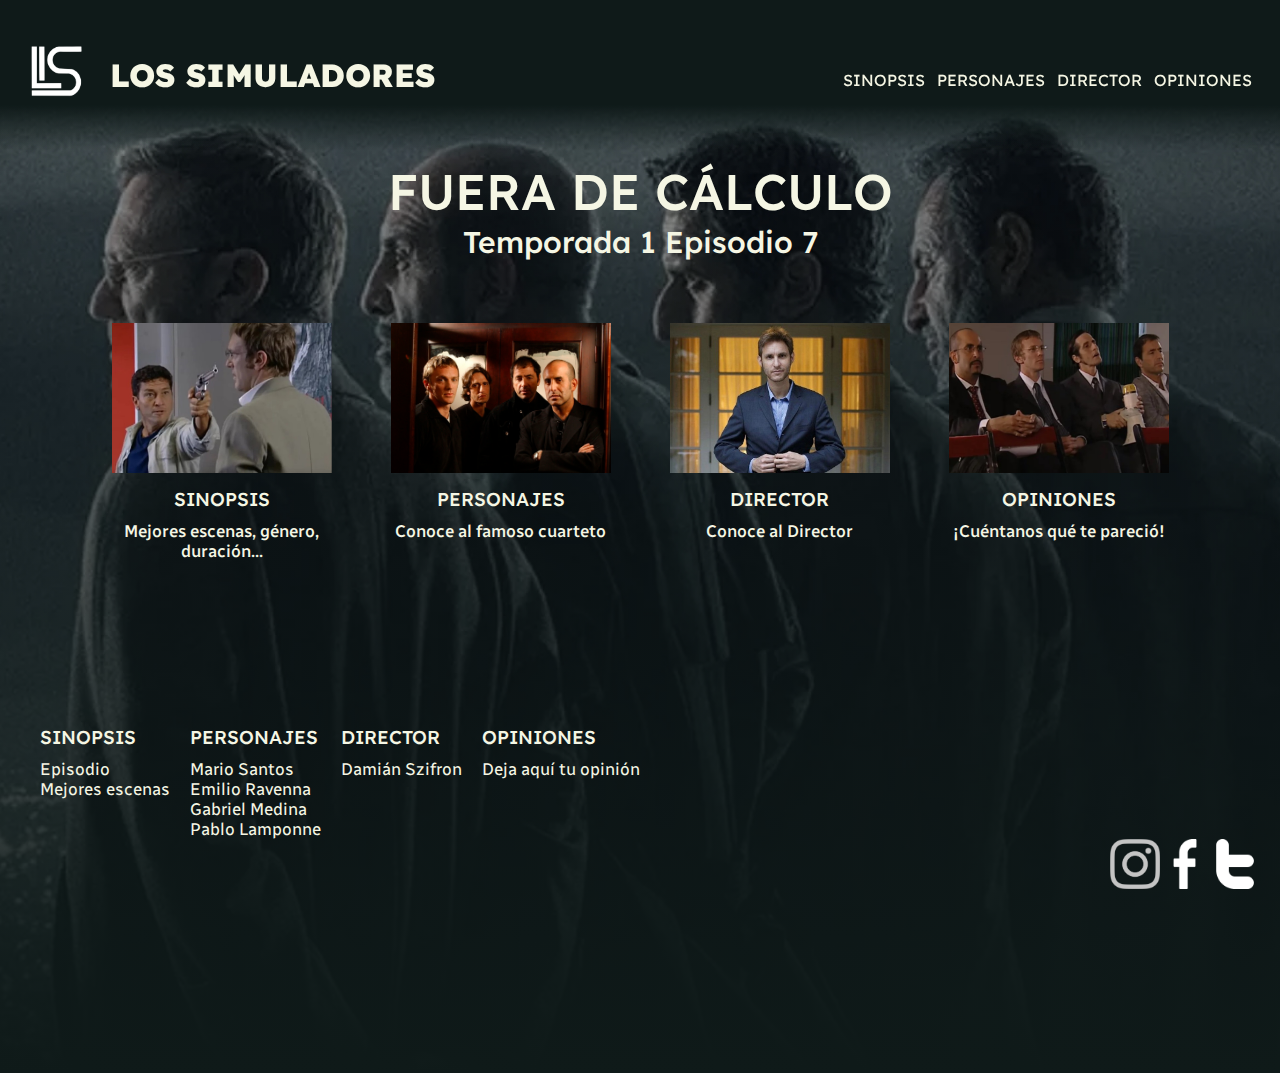
==== index.html @ d4423c29 "Add files via upload" ====
<!DOCTYPE html>
<html lang="es">


    <head>
        <meta charset="utf-8" />
        <title>Los Simuladores - Fuera de cálculo</title>
    
        
        <link rel="preconnect" href="https://fonts.googleapis.com">
        <link rel="preconnect" href="https://fonts.gstatic.com" crossorigin>
        <link href="https://fonts.googleapis.com/css2?family=Lexend+Deca:wght@500&family=Radio+Canada:wght@400;500&display=swap" rel="stylesheet">
        
        <link rel="preconnect" href="https://fonts.googleapis.com">
        <link rel="preconnect" href="https://fonts.gstatic.com" crossorigin>
        <link href="https://fonts.googleapis.com/css2?family=Lexend+Deca:wght@500&family=Radio+Canada&display=swap" rel="stylesheet">
    
        <link rel="preconnect" href="https://fonts.googleapis.com">
        <link rel="preconnect" href="https://fonts.gstatic.com" crossorigin>
        <link href="https://fonts.googleapis.com/css2?family=Lexend+Deca:wght@500&display=swap" rel="stylesheet">
    
        <link rel="preconnect" href="https://fonts.googleapis.com">
        <link rel="preconnect" href="https://fonts.gstatic.com" crossorigin>
        <link href="https://fonts.googleapis.com/css2?family=Radio+Canada:wght@300;400&display=swap" rel="stylesheet">
        
        
        <link rel="stylesheet" type="text/css" href="CSS\estilos.css"/>
        <meta name="author" content="Pilar Volmaro" />
        <meta name="keywords" content="los simuladores, mario santos, emilio ravenna, gabriel medina, pablo lamponne, fuera de cálculo, review, capítulo, serie"/>
    </head>

<body class="body">

    <header class="header">
        
        <div class="contenedor">
            <div class="logo"><a href="index.html"><img src="img\Logo en blanco.PNG" alt="home" height="70px" width="70"></a></div>
            <div class="lossimuladores"><h1 class="titulo">LOS SIMULADORES</h1></div>  
        </div>


        <nav class="topnav">
            <ul class="listanav">
                <li><a href="sinopsis.html">SINOPSIS</a></li>
                <li><a href="personajes.html">PERSONAJES</a></li>
                <li><a href="director.html">DIRECTOR</a></li>
                <li><a href="opiniones.html">OPINIONES</a></li>
            </ul>
        </nav>

    </header>
    
    <main>

    <article>
            <h2>FUERA DE CÁLCULO</h2>
            <h3 class="subtitulo">Temporada 1 Episodio 7</h3>  
    </article>

    <article class="cajas">
        <div class="caja1">
            <a href="sinopsis.html">
                <img src="img/fotosinopsis.jpg" alt="sinopsis" height="150" width="220">
                <h3>SINOPSIS</h3>
                <p>Mejores escenas, género, duración...</p>
            </a>
        </div>

        <div class="caja2">
            <a href="personajes.html">
                <img src="img\fotopersonajes.jpg" alt="elenco" height="150" width="220">
                <h3>PERSONAJES</h3>
                <p>Conoce al famoso cuarteto</p>
            </a>
        </div>

        <div class="caja3">
            <a href="director.html">
                <img src="img\fotodirector.jpg" alt="director" height="150" width="220">
                <h3>DIRECTOR</h3>
                <p>Conoce al Director</p>
            </a>
        </div>

        <div class="caja4">
            <a href="opiniones.html">
                <img src="img\fotoopiniones.jpg" alt="opiniones" height="150" width="220">
                <h3>OPINIONES</h3>
                <p>¡Cuéntanos qué te pareció!</p>
            </a>
        </div>
    </article>

    </main>

    <footer>

        <div class="footer">
            <div class="footernav">
                <div class="footersinopsis">
                    <a href="sinopsis.html">
                        <h3>SINOPSIS</h3>
                    </a>
                    <a href="sinopsis.html"><p>Episodio</p></a>
                    <a href="mejores_escenas.html"><p>Mejores escenas</p></a>
                </div>
                

                <div class="footerpersonajes">
                    <a href="personajes.html">
                    <h3>PERSONAJES</h3>
                    </a>
                    <a href="#"><p>Mario Santos</p></a>
                    <a href="#"><p>Emilio Ravenna</p></a>
                    <a href="#"><p>Gabriel Medina</p></a>
                    <a href="#"><p>Pablo Lamponne</p></a>
                </div>


                <div class="footerdirector">
                    <a href="director.html">
                    <h3>DIRECTOR</h3>
                    </a>
                    <a href="director.html"><p>Damián Szifron</p></a>
                </div>
                

                <div class="footeropiniones">
                    <a href="opiniones.html">
                        <h3>OPINIONES</h3>
                    </a>
                    <a href="opiniones.html"><p>Deja aquí tu opinión</p></a>
                </div>
            </div>
            <div>

            </div>
        </div>

        <div class="redessociales">
            <a href="#"><img src="img\Instragram en blanco.png" alt="instagram" height="50" width="50"></a>
            <a href="#"><img src="img\Facebook_en_blanco.png" alt="facebook" height="50" width="50"></a>
            <a href="#"><img src="img\Twitter_en_blanco.png" alt="twitter" height="50" width="50"></a>
        </div>
    
    </footer>
</body>


</html>
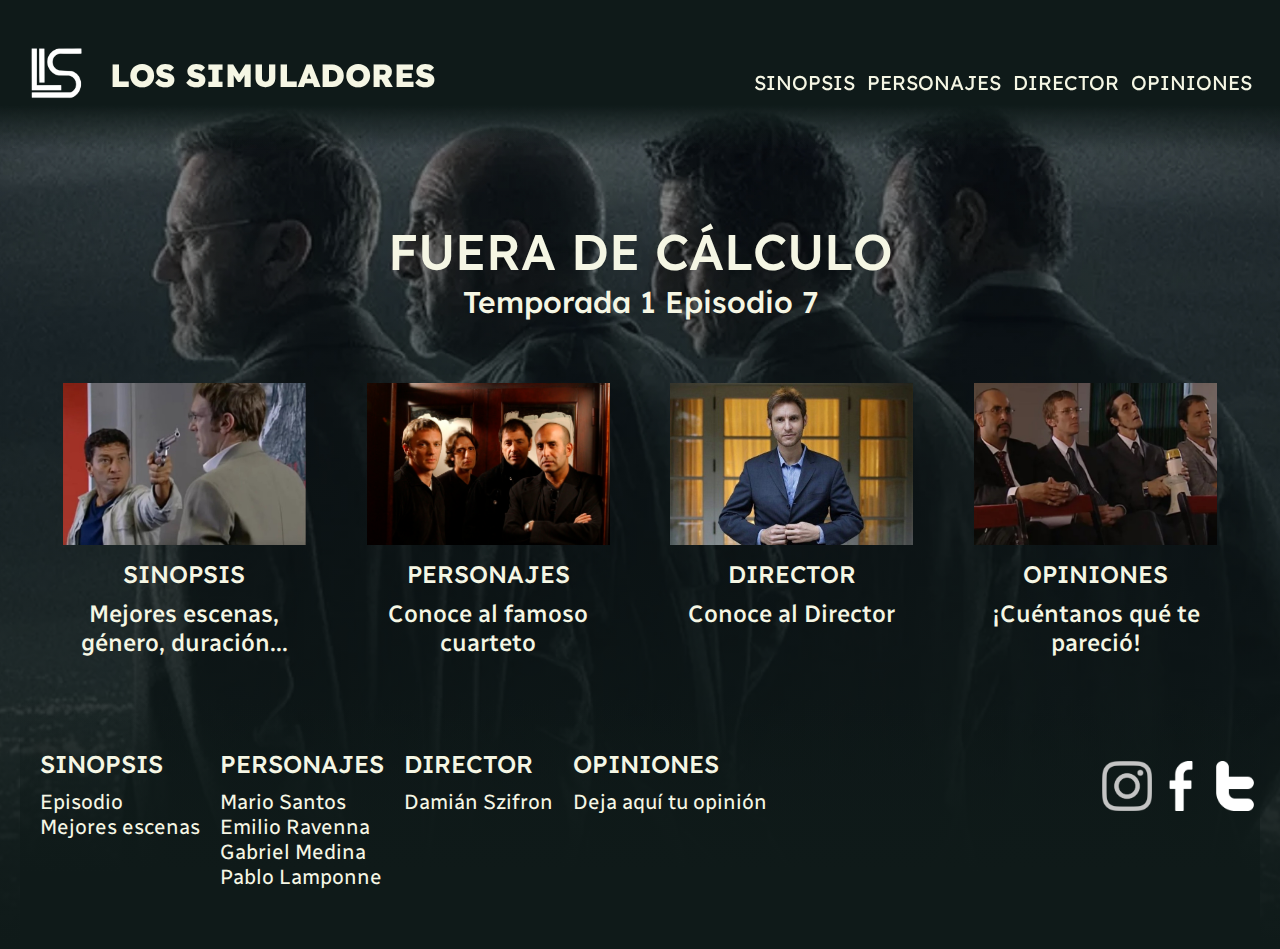
==== commit fdae9575: "Agregar la adaptación a celular" ====
--- a/index.html
+++ b/index.html
@@ -4,8 +4,11 @@
 
     <head>
         <meta charset="utf-8" />
+        <link rel="shortcut icon" href="img/Logo en negro.PNG">
         <title>Los Simuladores - Fuera de cálculo</title>
     
+        <meta name = "viewport" content = "width = device-width, initial-scale = 1.0">
+
         
         <link rel="preconnect" href="https://fonts.googleapis.com">
         <link rel="preconnect" href="https://fonts.gstatic.com" crossorigin>
@@ -23,7 +26,8 @@
         <link rel="preconnect" href="https://fonts.gstatic.com" crossorigin>
         <link href="https://fonts.googleapis.com/css2?family=Radio+Canada:wght@300;400&display=swap" rel="stylesheet">
         
-        
+
+        <link rel="stylesheet" href="https://cdnjs.cloudflare.com/ajax/libs/font-awesome/4.7.0/css/font-awesome.min.css">
         <link rel="stylesheet" type="text/css" href="CSS\estilos.css"/>
         <meta name="author" content="Pilar Volmaro" />
         <meta name="keywords" content="los simuladores, mario santos, emilio ravenna, gabriel medina, pablo lamponne, fuera de cálculo, review, capítulo, serie"/>
@@ -34,12 +38,18 @@
     <header class="header">
         
         <div class="contenedor">
-            <div class="logo"><a href="index.html"><img src="img\Logo en blanco.PNG" alt="home" height="70px" width="70"></a></div>
+            <div class="logo"><a href="index.html"><img src="img\Logo en blanco.PNG" alt="home" height="70px"></a></div>
             <div class="lossimuladores"><h1 class="titulo">LOS SIMULADORES</h1></div>  
         </div>
 
+        
+    
+        <nav class="topnav">
 
-        <nav class="topnav">
+            <a href="javascript:void(0);" class="icon" onclick="myFunction()">
+                <i class="fa fa-bars"></i>
+            </a>
+
             <ul class="listanav">
                 <li><a href="sinopsis.html">SINOPSIS</a></li>
                 <li><a href="personajes.html">PERSONAJES</a></li>
@@ -52,7 +62,7 @@
     
     <main>
 
-    <article>
+    <article class="article">
             <h2>FUERA DE CÁLCULO</h2>
             <h3 class="subtitulo">Temporada 1 Episodio 7</h3>  
     </article>
@@ -60,7 +70,7 @@
     <article class="cajas">
         <div class="caja1">
             <a href="sinopsis.html">
-                <img src="img/fotosinopsis.jpg" alt="sinopsis" height="150" width="220">
+                <img src="img/fotosinopsis.jpg" alt="sinopsis">
                 <h3>SINOPSIS</h3>
                 <p>Mejores escenas, género, duración...</p>
             </a>
@@ -68,7 +78,7 @@
 
         <div class="caja2">
             <a href="personajes.html">
-                <img src="img\fotopersonajes.jpg" alt="elenco" height="150" width="220">
+                <img src="img\fotopersonajes.jpg" alt="elenco">
                 <h3>PERSONAJES</h3>
                 <p>Conoce al famoso cuarteto</p>
             </a>
@@ -76,7 +86,7 @@
 
         <div class="caja3">
             <a href="director.html">
-                <img src="img\fotodirector.jpg" alt="director" height="150" width="220">
+                <img src="img\fotodirector.jpg" alt="director">
                 <h3>DIRECTOR</h3>
                 <p>Conoce al Director</p>
             </a>
@@ -84,7 +94,7 @@
 
         <div class="caja4">
             <a href="opiniones.html">
-                <img src="img\fotoopiniones.jpg" alt="opiniones" height="150" width="220">
+                <img src="img\fotoopiniones.jpg" alt="opiniones">
                 <h3>OPINIONES</h3>
                 <p>¡Cuéntanos qué te pareció!</p>
             </a>
@@ -138,9 +148,9 @@
         </div>
 
         <div class="redessociales">
-            <a href="#"><img src="img\Instragram en blanco.png" alt="instagram" height="50" width="50"></a>
-            <a href="#"><img src="img\Facebook_en_blanco.png" alt="facebook" height="50" width="50"></a>
-            <a href="#"><img src="img\Twitter_en_blanco.png" alt="twitter" height="50" width="50"></a>
+            <a href="#"><img src="img\Instragram en blanco.png" alt="instagram" width="50"></a>
+            <a href="#"><img src="img\Facebook_en_blanco.png" alt="facebook" width="50"></a>
+            <a href="#"><img src="img\Twitter_en_blanco.png" alt="twitter" width="50"></a>
         </div>
     
     </footer>
